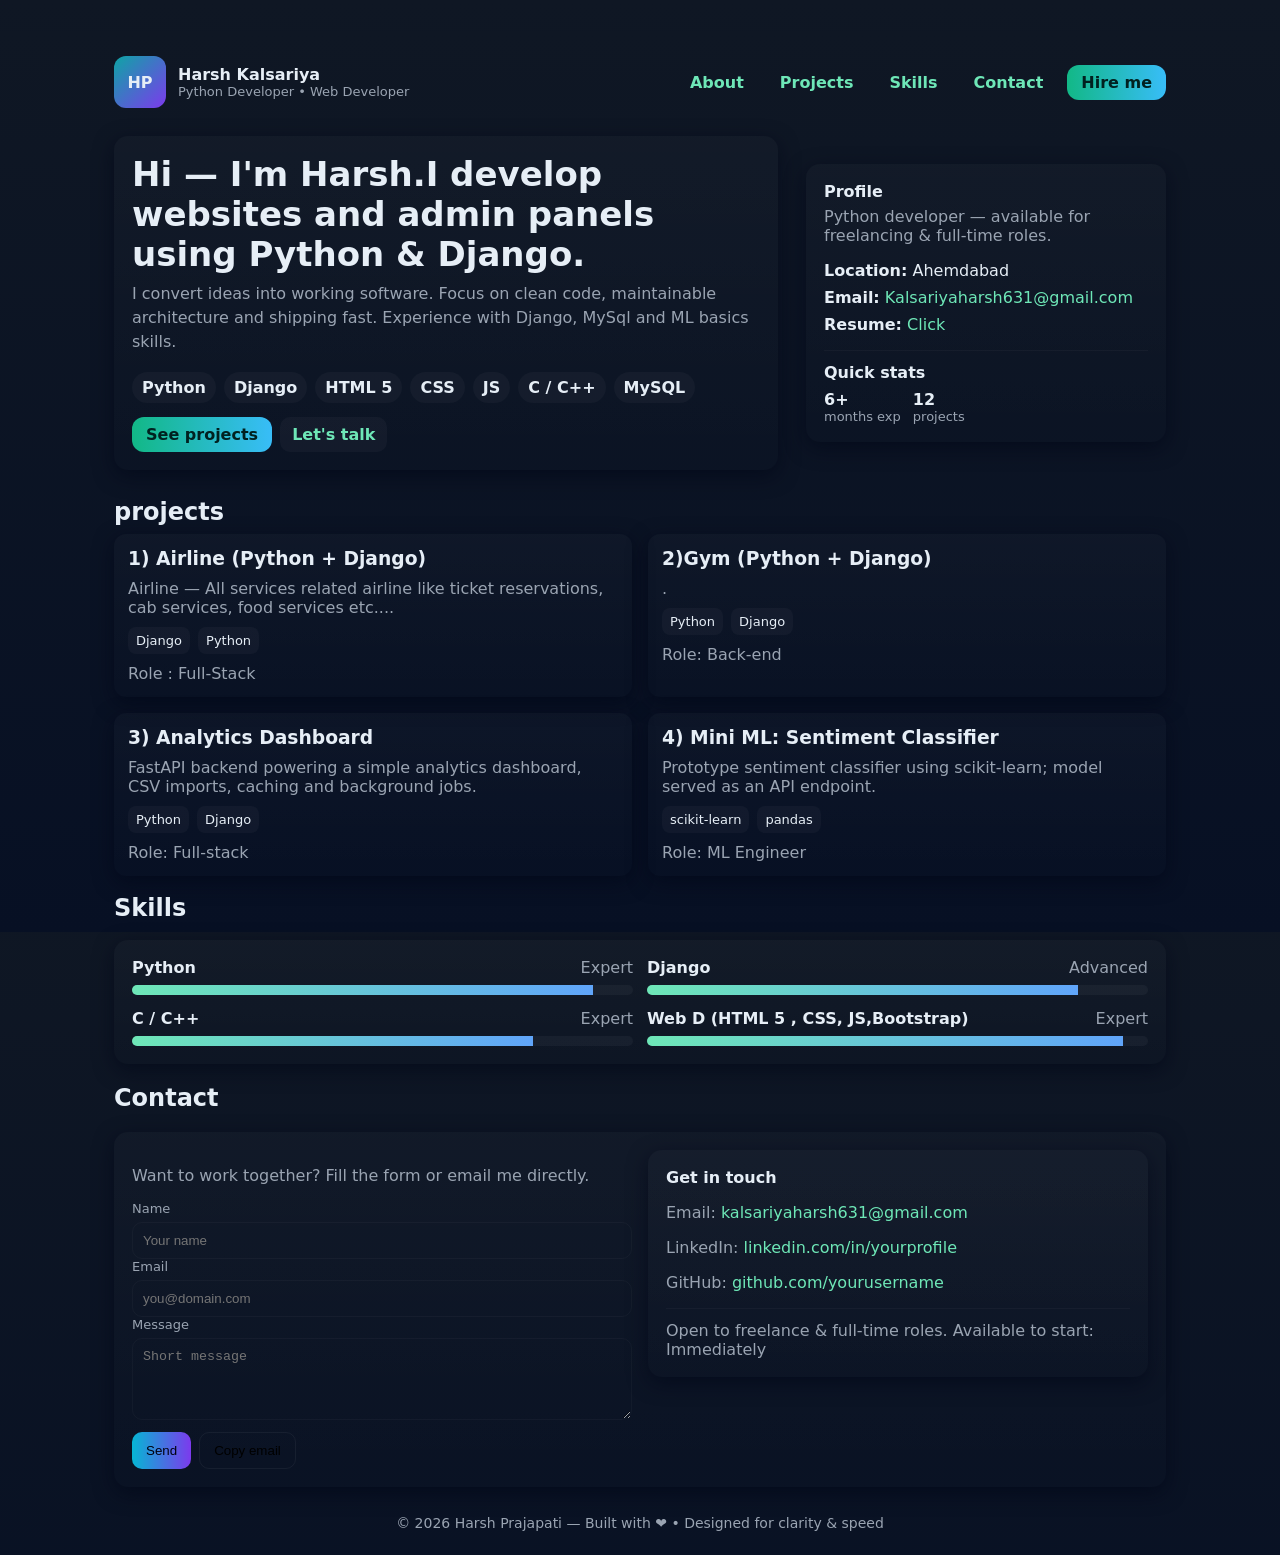
==== index.html @ 1af4bd35 "first commit" ====
<!doctype html>
<html lang="en">
<head>
  <meta charset="utf-8" />
  <meta name="viewport" content="width=device-width,initial-scale=1" />
  <title>Harsh Kalsariya — Python Developer</title>
  <meta name="description" content="Portfolio of a Python developer specializing in web apps, automation, and data projects." />
  <style>
    /* ----- Base / Variables ----- */
    :root{
      --bg:#0f1724;
      --card:#0b1220;
      --muted:#9aa4b2;
      --accent:#6ee7b7;
      --glass: rgba(255,255,255,0.04);
      --radius:14px;
      --max-w:1100px;
      font-family: Inter, ui-sans-serif, system-ui, -apple-system, "Segoe UI", Roboto, "Helvetica Neue", Arial;
    }
    *{box-sizing:border-box}
    html,body{height:100%;margin:0;background:linear-gradient(180deg,var(--bg),#071024);color:#e6eef6}
    a{color:var(--accent);text-decoration:none}
    .container{max-width:var(--max-w);margin:32px auto;padding:24px}

    /* ----- Header ----- */
    header{display:flex;align-items:center;justify-content:space-between;gap:12px}
    .brand{display:flex;align-items:center;gap:12px}
    .logo{width:52px;height:52px;border-radius:12px;background:linear-gradient(135deg,#0ea5a5,#7c3aed);display:flex;align-items:center;justify-content:center;font-weight:700}
    nav{display:flex;gap:12px;align-items:center}
    nav a{padding:8px 12px;border-radius:10px;font-weight:600}
    nav a:hover{background:var(--glass)}
    .cta{background:linear-gradient(90deg,#12b886,#38bdf8);padding:8px 14px;border-radius:12px;color:#012120;font-weight:700}

    /* ----- Hero ----- */
    .hero{display:grid;grid-template-columns:1fr 360px;gap:28px;align-items:center;margin-top:28px}
    .intro h1{font-size:34px;margin:0 0 8px}
    .intro p{color:var(--muted);margin:0 0 18px;line-height:1.5}
    .skills-badges{display:flex;flex-wrap:wrap;gap:8px}
    .badge{background:rgba(255,255,255,0.03);padding:6px 10px;border-radius:999px;font-weight:700}

    /* ----- Card ----- */
    .card{background:linear-gradient(180deg,rgba(255,255,255,0.02),transparent);padding:18px;border-radius:var(--radius);box-shadow:0 6px 20px rgba(2,6,23,0.6)}

    /* ----- Projects ----- */
    section.projects{margin-top:28px}
    .grid{display:grid;grid-template-columns:repeat(2,1fr);gap:16px}
    .project{display:flex;flex-direction:column;gap:10px;padding:14px;border-radius:12px;background:linear-gradient(180deg,rgba(255,255,255,0.02),transparent)}
    .project h3{margin:0}
    .project p{color:var(--muted);margin:0}
    .tech{display:flex;gap:8px;flex-wrap:wrap}
    .pill{padding:6px 8px;border-radius:8px;background:rgba(255,255,255,0.03);font-size:13px}
    .project-footer{display:flex;justify-content:space-between;align-items:center}

    /* ----- Skills ----- */
    .skills{display:grid;grid-template-columns:1fr 1fr;gap:14px;margin-top:18px}
    .skill{display:flex;flex-direction:column;gap:8px}
    .bar{height:10px;background:rgba(255,255,255,0.04);border-radius:999px;overflow:hidden}
    .bar > i{display:block;height:100%;background:linear-gradient(90deg,var(--accent),#60a5fa)}

    /* ----- Contact ----- */
    .contact-grid{display:grid;grid-template-columns:1fr 1fr;gap:16px}
    label{display:block;font-size:13px;color:var(--muted);margin-bottom:6px}
    input,textarea{width:100%;padding:10px;border-radius:10px;border:1px solid rgba(255,255,255,0.03);background:transparent;color:inherit}
    button{padding:10px 14px;border-radius:10px;border:none;cursor:pointer}

    /* ----- Footer ----- */
    footer{margin-top:28px;color:var(--muted);font-size:14px;text-align:center}

    /* ----- Responsive ----- */
    @media (max-width:900px){
      .hero{grid-template-columns:1fr;}
      .grid{grid-template-columns:1fr}
      .skills{grid-template-columns:1fr}
      .contact-grid{grid-template-columns:1fr}
    }

    /* ----- Utilities ----- */
    .muted{color:var(--muted)}
    .right{margin-left:auto}
  </style>
</head>
<body>
  <div class="container">
    <header>
      <div class="brand">
        <div class="logo">HP</div>
        <div>
          <div style="font-weight:800">Harsh Kalsariya</div>
          <div class="muted" style="font-size:13px">Python Developer • Web Developer</div>
        </div>
      </div>
      <nav>
        <a href="#about">About</a>
        <a href="#projects">Projects</a>
        <a href="#skills">Skills</a>
        <a href="#contact">Contact</a>
        <a class="cta" href="#contact">Hire me</a>
      </nav>
    </header>

    <main>
      <section class="hero">
        <div class="intro">
          <div class="card">
            <h1>Hi — I'm Harsh.I develop websites and admin panels using Python & Django. </h1>
            <p>I convert ideas into working software. Focus on clean code, maintainable architecture and shipping fast. Experience with Django, MySql and ML basics skills.</p>
            <div class="skills-badges">
              <span class="badge">Python</span>
              <span class="badge">Django</span>
              <span class="badge">HTML 5</span>
               <span class="badge">CSS</span>
                <span class="badge">JS</span>
              <span class="badge">C / C++ </span>
              <span class="badge">MySQL </span>
              <!-- <span class="badge"></span> -->
            </div>
            <div style="margin-top:14px;display:flex;gap:8px">
              <a class="cta" href="#projects">See projects</a>
              <a href="#contact" style="padding:8px 12px;border-radius:10px;background:rgba(255,255,255,0.03);font-weight:700">Let's talk</a>
            </div>
          </div>
        </div>

        <aside>
          <div class="card">
            <h4 style="margin:0 0 6px">Profile</h4>
            <p class="muted" style="margin:0 0 8px"> Python developer — available for freelancing & full-time roles.</p>
            <dl style="display:grid;gap:8px">
              <div><strong>Location:</strong> Ahemdabad</div>
              <div><strong>Email:</strong> <a href="mailto:your.email@example.com">Kalsariyaharsh631@gmail.com</a></div>
              <div><strong>Resume:</strong> <a href="index.html" download>Click</a></div>
            </dl>
            <hr style="border:none;border-top:1px solid rgba(255,255,255,0.03);margin:12px 0">
            <div><strong>Quick stats</strong></div>
            <div style="display:flex;gap:12px;margin-top:8px">
              <div><div style="font-weight:800">6+</div><div class="muted" style="font-size:13px">months exp</div></div>
              <div><div style="font-weight:800">12</div><div class="muted" style="font-size:13px">projects</div></div>
            </div>
          </div>
        </aside>
      </section>

      <section id="projects" class="projects">
        <h2 style="margin:8px 0"> projects</h2>
        <div class="grid">
          <article class="project card">
            <h3>1) Airline  (Python + Django)</h3>
            <p class="muted"> Airline — All services related airline 
            like ticket reservations,   cab services,  food services etc....</p>
            <div class="tech">
              <span class="pill">Django</span>
              <span class="pill">Python</span>
              <!-- <span class="pill">Postgres</span>
              <span class="pill">Docker</span> -->
            </div>
            <div class="project-footer">
              <div class="muted">Role : Full-Stack</div>
              <!-- <div><a href="#">View code</a></div> -->
            </div>
          </article>

          <article class="project card">
            <h3>2)Gym  (Python + Django) </h3>
            <p class="muted">.</p>
            <div class="tech"><span class="pill">Python</span><span class="pill">Django</span></div>
            <div class="project-footer"><div class="muted">Role: Back-end</div>
            <!-- <div><a href="#">Read case study</a></div></div> -->
          </article>

          <article class="project card">
            <h3>3) Analytics Dashboard</h3>
            <p class="muted">FastAPI backend powering a simple analytics dashboard, CSV imports, caching and background jobs.</p>
            <div class="tech"><span class="pill">Python</span><span class="pill">Django</span>
              <!-- <span class="pill">Charting</span> -->
            </div>
            <div class="project-footer"><div class="muted">Role: Full-stack</div>
            <!-- <div><a href="#">Demo</a></div> -->
          </div>
          </article>

          <article class="project card">
            <h3>4) Mini ML: Sentiment Classifier</h3>
            <p class="muted">Prototype sentiment classifier using scikit-learn; model served as an API endpoint.</p>
            <div class="tech"><span class="pill">scikit-learn</span><span class="pill">pandas</span></div>
            <div class="project-footer"><div class="muted">Role: ML Engineer</div><div>
              <!-- <a href="#">Notebook</a></div> -->
            </div>
          </article>
        </div>
      </section>

      <section id="skills">
        <h2 style="margin:18px 0 8px">Skills</h2>
        <div class="skills card">
          <div class="skill">
            <div style="display:flex;justify-content:space-between"><strong>Python</strong><span class="muted">Expert</span></div>
            <div class="bar"><i style="width:92%"></i></div>
          </div>
          <div class="skill">
            <div style="display:flex;justify-content:space-between"><strong>Django </strong><span class="muted">Advanced</span></div>
            <div class="bar"><i style="width:86%"></i></div>
          </div>
          <div class="skill">
            <div style="display:flex;justify-content:space-between"><strong>C / C++</strong><span class="muted">Expert</span></div>
            <div class="bar"><i style="width:80%"></i></div>
          </div>
          <div class="skill">
            <div style="display:flex;justify-content:space-between"><strong>Web D (HTML 5 , CSS, JS,Bootstrap)</strong><span class="muted">Expert</span></div>
            <div class="bar"><i style="width:95%"></i></div>
          </div>
        </div>
      </section>

      <section id="contact" style="margin-top:20px">
        <h2>Contact</h2>
        <div class="card contact-grid">
          <div>
            <p class="muted">Want to work together? Fill the form or email me directly.</p>
            <form id="contactForm">
              <label for="name">Name</label>
              <input id="name" name="name" placeholder="Your name" required />
              <label for="email">Email</label>
              <input id="email" name="email" type="email" placeholder="you@domain.com" required />
              <label for="message">Message</label>
              <textarea id="message" name="message" rows="4" placeholder="Short message" required></textarea>
              <div style="display:flex;gap:8px;margin-top:8px">
                <button type="submit" style="background:linear-gradient(90deg,#06b6d4,#7c3aed);color:#001">Send</button>
                <button type="button" id="copyEmail" style="background:transparent;border:1px solid rgba(255,255,255,0.05)">Copy email</button>
              </div>
            </form>
          </div>
          <div>
            <div class="card">
              <h4 style="margin:0 0 6px">Get in touch</h4>
              <p class="muted">Email: <a href="mailto:your.email@example.com">kalsariyaharsh631@gmail.com</a></p>
              <p class="muted">LinkedIn: <a href="#">linkedin.com/in/yourprofile</a></p>
              <p class="muted">GitHub: <a href="#">github.com/yourusername</a></p>
              <hr style="border:none;border-top:1px solid rgba(255,255,255,0.03);margin:12px 0">
              <div class="muted">Open to freelance & full-time roles. Available to start: Immediately</div>
            </div>
          </div>
        </div>
      </section>

      <footer>
        © <span id="year"></span> Harsh Prajapati — Built with ❤️ • <span class="muted">Designed for clarity & speed</span>
      </footer>
    </main>
  </div>

  <script>
    // small scripts: current year, form handling, copy email
    document.getElementById('year').textContent = new Date().getFullYear();

    document.getElementById('copyEmail').addEventListener('click', function(){
      navigator.clipboard && navigator.clipboard.writeText('your.email@example.com')
        .then(()=> alert('Email copied to clipboard'))
        .catch(()=> alert('Please copy manually: your.email@example.com'))
    })

    document.getElementById('contactForm').addEventListener('submit', function(ev){
      ev.preventDefault();
      // basic client-side validation & simulation
      const name = document.getElementById('name').value.trim();
      const email = document.getElementById('email').value.trim();
      const message = document.getElementById('message').value.trim();
      if(!name||!email||!message){ alert('Please fill all fields'); return }
      alert('Thanks '+name+" — I've received your message (demo). Replace this alert with real form handling.");
      this.reset();
    })

    // smooth scroll for internal links
    document.querySelectorAll('a[href^="#"]').forEach(a=>{
      a.addEventListener('click', function(e){
        const target = document.querySelector(this.getAttribute('href'));
        if(target){e.preventDefault(); target.scrollIntoView({behavior:'smooth',block:'start'});}        
      })
    })
  </script>
</body>
</html>
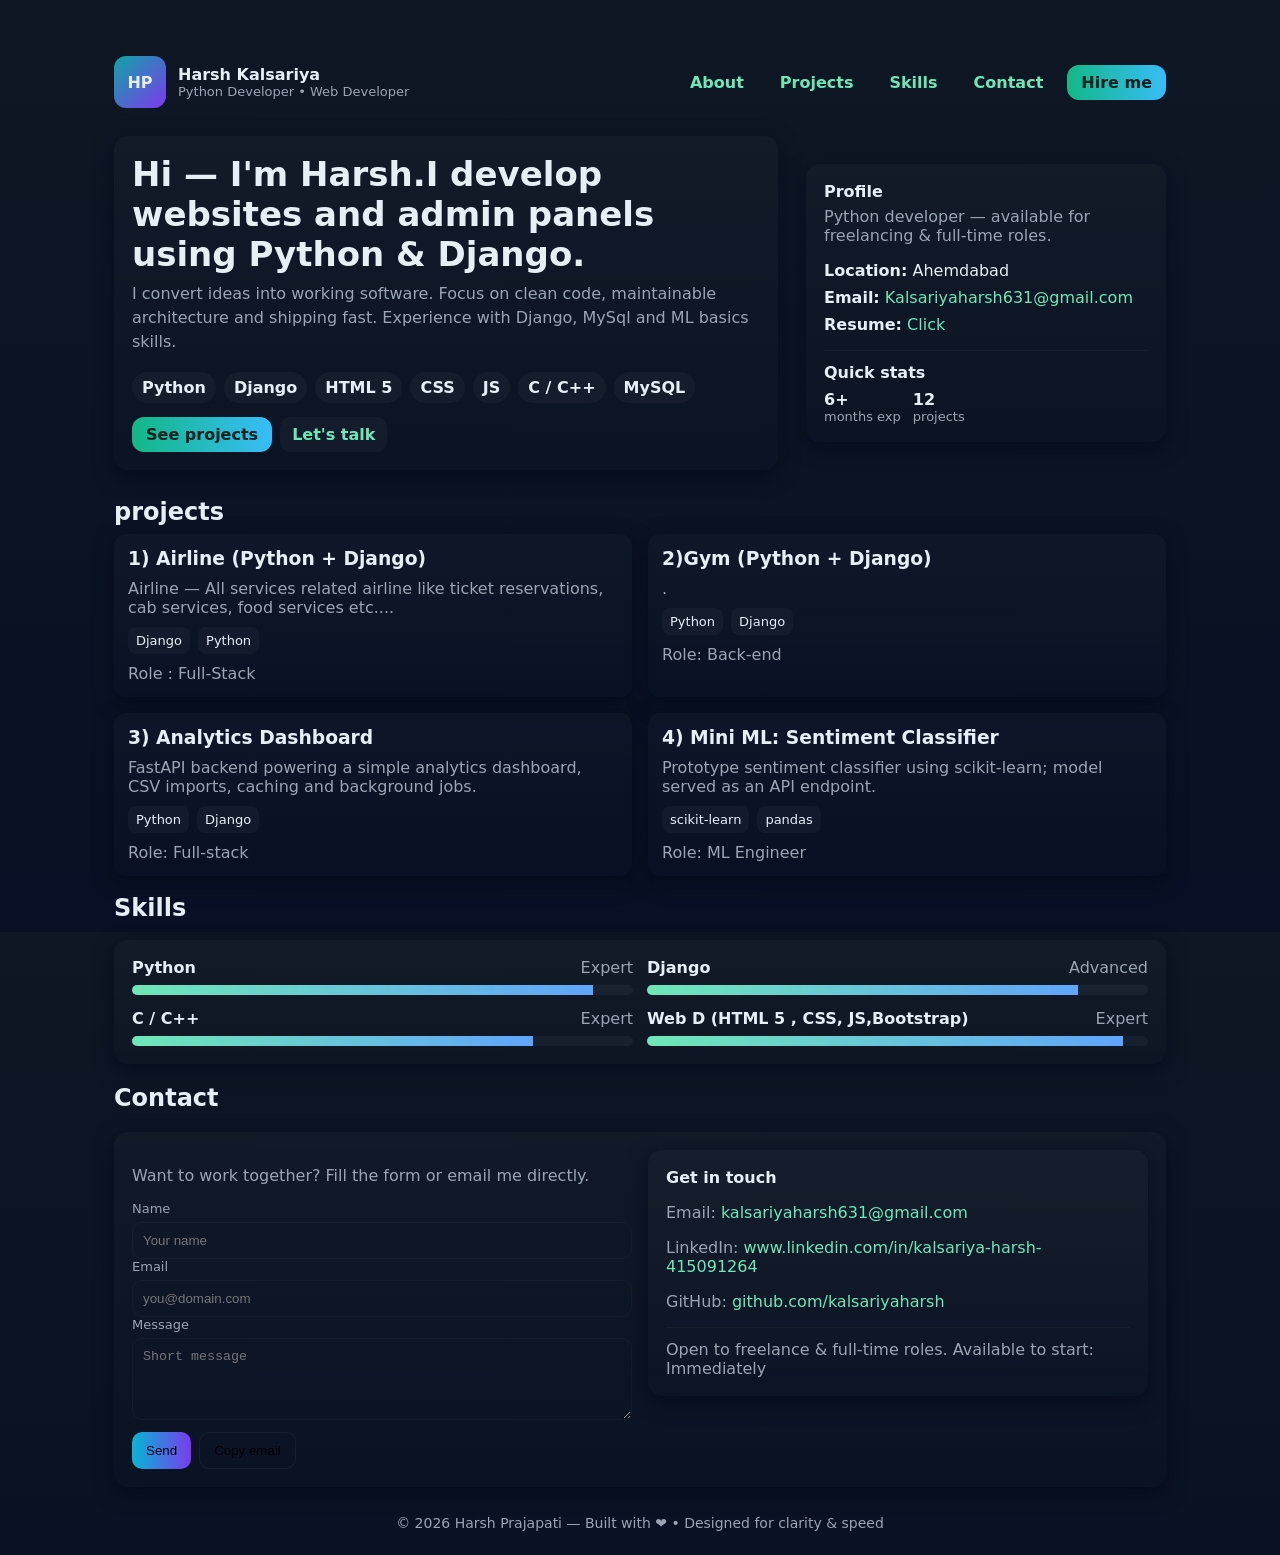
==== commit af74f8fa: "Update index.html" ====
--- a/index.html
+++ b/index.html
@@ -233,8 +233,8 @@
             <div class="card">
               <h4 style="margin:0 0 6px">Get in touch</h4>
               <p class="muted">Email: <a href="mailto:your.email@example.com">kalsariyaharsh631@gmail.com</a></p>
-              <p class="muted">LinkedIn: <a href="#">linkedin.com/in/yourprofile</a></p>
-              <p class="muted">GitHub: <a href="#">github.com/yourusername</a></p>
+              <p class="muted">LinkedIn: <a href="#">www.linkedin.com/in/kalsariya-harsh-415091264</a></p>
+              <p class="muted">GitHub: <a href="#">github.com/kalsariyaharsh</a></p>
               <hr style="border:none;border-top:1px solid rgba(255,255,255,0.03);margin:12px 0">
               <div class="muted">Open to freelance & full-time roles. Available to start: Immediately</div>
             </div>
